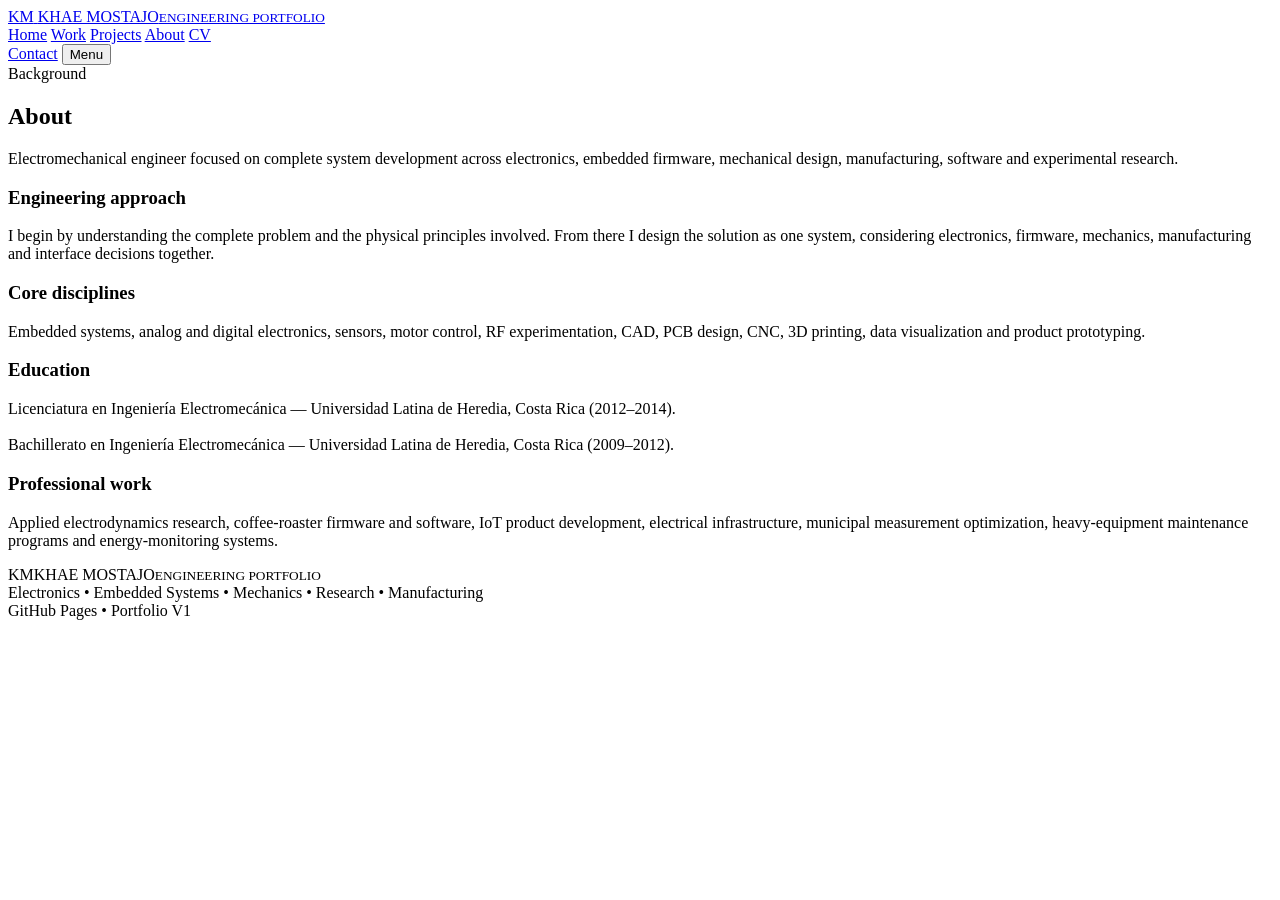
==== about.html @ fa75ae37 "Add files via upload" ====
<!doctype html>
<html lang="en">
<head>
  <meta charset="utf-8">
  <meta name="viewport" content="width=device-width,initial-scale=1">
  <meta name="description" content="Khae Mostajo engineering portfolio — embedded systems, electronics, RF, instrumentation, motors, machines and product development.">
  <title>About — Khae Mostajo</title>
  <link rel="preconnect" href="https://fonts.googleapis.com">
  <link rel="preconnect" href="https://fonts.gstatic.com" crossorigin>
  <link href="https://fonts.googleapis.com/css2?family=Inter:wght@400;500;600;700&display=swap" rel="stylesheet">
  <link rel="stylesheet" href="assets/css/styles.css">
</head>
<body data-page="about">

<header class="site-header">
  <div class="container nav">
    <a class="brand" href="index.html">
      <span class="mark">KM</span>
      <span>KHAE MOSTAJO<small>ENGINEERING PORTFOLIO</small></span>
    </a>
    <nav class="nav-links" id="nav-links">
      <a href="index.html">Home</a>
      <a href="work.html">Work</a>
      <a href="projects.html">Projects</a>
      <a href="about.html">About</a>
      <a href="cv.html">CV</a>
    </nav>
    <div class="nav-actions">
      <a class="btn" href="mailto:your-email@example.com">Contact</a>
      <button class="btn menu-btn" id="menu-btn" type="button">Menu</button>
    </div>
  </div>
</header>


<main>
  <section class="page-hero">
    <div class="container">
      <div class="eyebrow">Background</div>
      <h1>About</h1>
      <p>Electromechanical engineer focused on complete system development across electronics, embedded firmware, mechanical design, manufacturing, software and experimental research.</p>
    </div>
  </section>
  <section class="section">
    <div class="container">
      <div class="detail-grid">
        <div class="info-card">
          <h3>Engineering approach</h3>
          <p>I begin by understanding the complete problem and the physical principles involved. From there I design the solution as one system, considering electronics, firmware, mechanics, manufacturing and interface decisions together.</p>
        </div>
        <div class="info-card">
          <h3>Core disciplines</h3>
          <p>Embedded systems, analog and digital electronics, sensors, motor control, RF experimentation, CAD, PCB design, CNC, 3D printing, data visualization and product prototyping.</p>
        </div>
        <div class="info-card">
          <h3>Education</h3>
          <p>Licenciatura en Ingeniería Electromecánica — Universidad Latina de Heredia, Costa Rica (2012–2014).<br><br>Bachillerato en Ingeniería Electromecánica — Universidad Latina de Heredia, Costa Rica (2009–2012).</p>
        </div>
        <div class="info-card">
          <h3>Professional work</h3>
          <p>Applied electrodynamics research, coffee-roaster firmware and software, IoT product development, electrical infrastructure, municipal measurement optimization, heavy-equipment maintenance programs and energy-monitoring systems.</p>
        </div>
      </div>
    </div>
  </section>
</main>


<footer class="footer">
  <div class="container footer-inner">
    <div class="brand"><span class="mark">KM</span><span>KHAE MOSTAJO<small>ENGINEERING PORTFOLIO</small></span></div>
    <div>Electronics • Embedded Systems • Mechanics • Research • Manufacturing</div>
    <div>GitHub Pages • Portfolio V1</div>
  </div>
</footer>

<script src="assets/js/content.js"></script>
<script src="assets/js/site.js"></script>
</body>
</html>
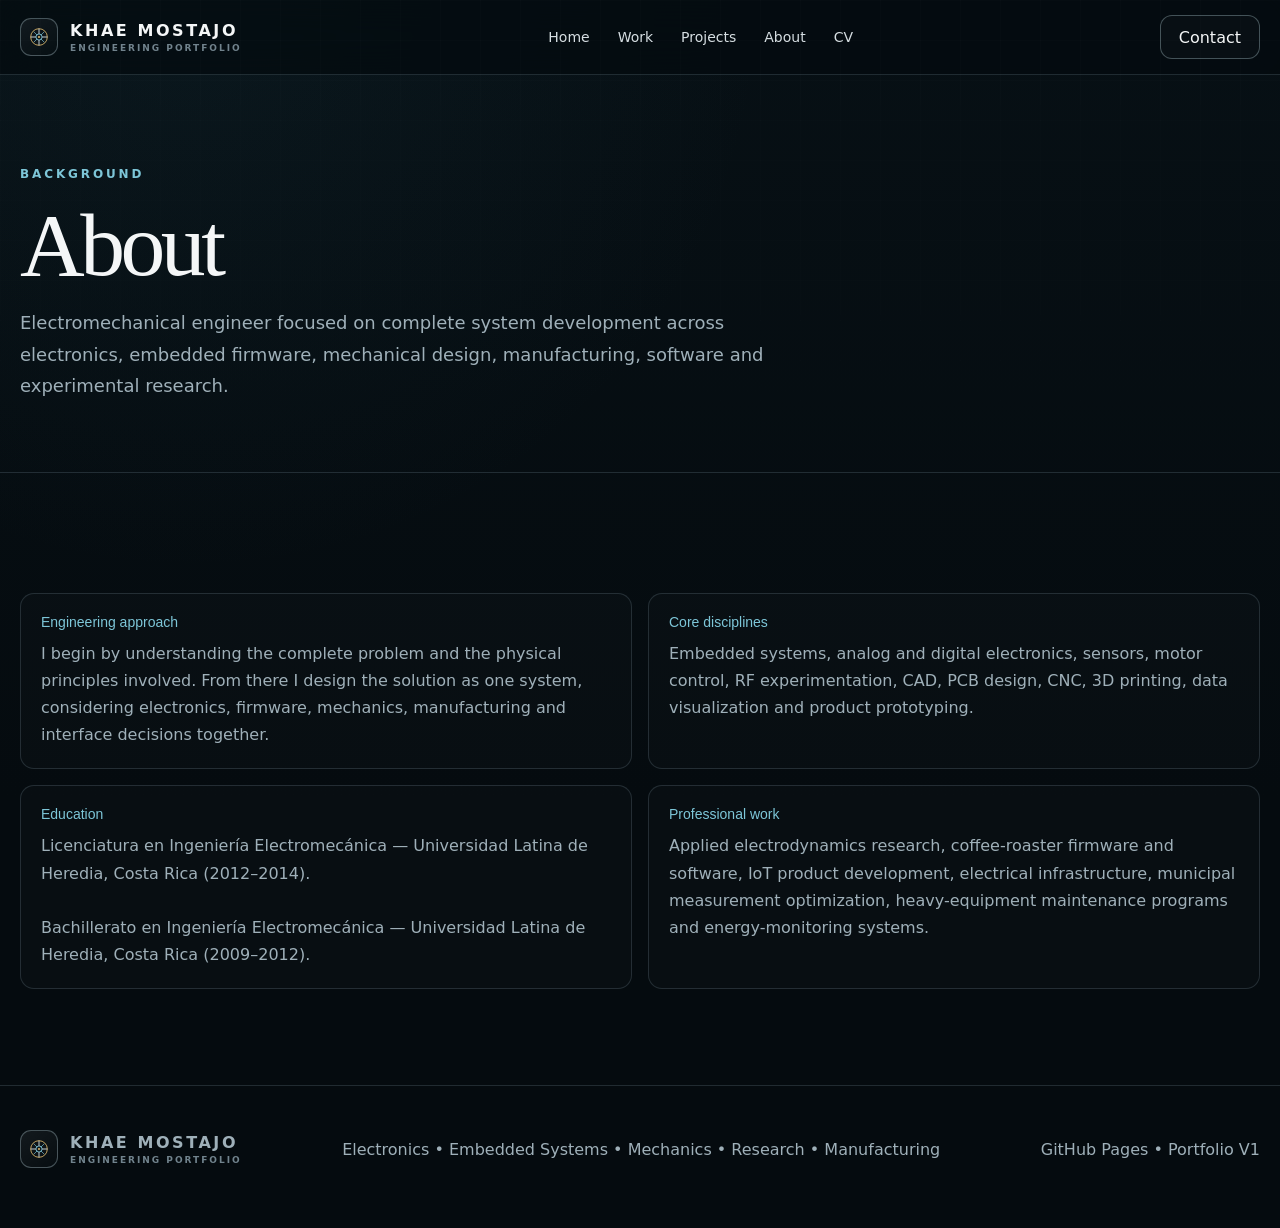
==== commit 0e788d39: "first project" ====
--- a/about.html
+++ b/about.html
@@ -15,7 +15,7 @@
 <header class="site-header">
   <div class="container nav">
     <a class="brand" href="index.html">
-      <span class="mark">KM</span>
+      <span class="mark"><img src="assets/images/motor-logo.svg" alt="Motor diagram logo"></span>
       <span>KHAE MOSTAJO<small>ENGINEERING PORTFOLIO</small></span>
     </a>
     <nav class="nav-links" id="nav-links">
@@ -68,7 +68,7 @@
 
 <footer class="footer">
   <div class="container footer-inner">
-    <div class="brand"><span class="mark">KM</span><span>KHAE MOSTAJO<small>ENGINEERING PORTFOLIO</small></span></div>
+    <div class="brand"><span class="mark"><img src="assets/images/motor-logo.svg" alt="Motor diagram logo"></span><span>KHAE MOSTAJO<small>ENGINEERING PORTFOLIO</small></span></div>
     <div>Electronics • Embedded Systems • Mechanics • Research • Manufacturing</div>
     <div>GitHub Pages • Portfolio V1</div>
   </div>
--- a/assets/css/styles.css
+++ b/assets/css/styles.css
@@ -0,0 +1,222 @@
+
+:root{
+  --bg:#071015;
+  --bg-2:#0a141a;
+  --panel:#0d1a21;
+  --panel-2:#101f27;
+  --line:rgba(163,190,202,.18);
+  --line-strong:rgba(180,205,216,.35);
+  --text:#f4f6f7;
+  --muted:#9fb0b9;
+  --muted-2:#71838d;
+  --accent:#d8b46a;
+  --accent-2:#7dc6d8;
+  --accent-soft:rgba(216,180,106,.12);
+  --radius:18px;
+  --radius-sm:12px;
+  --shadow:0 20px 70px rgba(0,0,0,.34);
+  --max:1480px;
+}
+*{box-sizing:border-box}
+html{scroll-behavior:smooth}
+body{
+  margin:0;
+  background:
+    radial-gradient(circle at 15% 0%, rgba(41,92,108,.10), transparent 35%),
+    linear-gradient(180deg,var(--bg),#050b0f 65%);
+  color:var(--text);
+  font-family:Inter,ui-sans-serif,system-ui,-apple-system,BlinkMacSystemFont,"Segoe UI",sans-serif;
+  -webkit-font-smoothing:antialiased;
+}
+body::before{
+  content:"";
+  position:fixed;inset:0;pointer-events:none;z-index:100;
+  background-image:linear-gradient(rgba(255,255,255,.012) 1px,transparent 1px),linear-gradient(90deg,rgba(255,255,255,.012) 1px,transparent 1px);
+  background-size:40px 40px;
+  mask-image:linear-gradient(to bottom,black,transparent 70%);
+}
+a{color:inherit;text-decoration:none}
+img{display:block;max-width:100%}
+button,input{font:inherit}
+.container{width:min(calc(100% - 40px),var(--max));margin:auto}
+.site-header{
+  position:sticky;top:0;z-index:80;
+  backdrop-filter:blur(20px) saturate(120%);
+  background:rgba(5,11,15,.76);
+  border-bottom:1px solid var(--line);
+}
+.nav{height:74px;display:flex;align-items:center;justify-content:space-between;gap:26px}
+.brand{display:flex;align-items:center;gap:12px;font-weight:700;letter-spacing:.16em}
+.mark{
+  width:38px;height:38px;display:grid;place-items:center;
+  border:1px solid var(--line-strong);border-radius:11px;
+  font-size:13px;letter-spacing:-.05em;
+  background:linear-gradient(145deg,rgba(255,255,255,.06),rgba(255,255,255,.01));
+}
+.brand small{display:block;color:var(--muted-2);font-size:9px;letter-spacing:.22em;margin-top:3px}
+.nav-links{display:flex;align-items:center;gap:28px;color:#d6dee2;font-size:14px}
+.nav-links a{position:relative}
+.nav-links a::after{content:"";position:absolute;left:0;right:100%;bottom:-8px;height:1px;background:var(--accent);transition:.25s}
+.nav-links a:hover::after,.nav-links a.active::after{right:0}
+.nav-actions{display:flex;gap:10px;align-items:center}
+.btn{
+  min-height:44px;display:inline-flex;align-items:center;justify-content:center;gap:10px;
+  padding:0 18px;border-radius:12px;border:1px solid var(--line-strong);
+  color:var(--text);background:rgba(255,255,255,.02);transition:.22s ease;
+}
+.btn:hover{transform:translateY(-1px);border-color:rgba(216,180,106,.55);background:var(--accent-soft)}
+.btn.primary{background:var(--accent);color:#111;border-color:var(--accent);font-weight:700}
+.menu-btn{display:none}
+.hero{
+  min-height:760px;position:relative;overflow:hidden;border-bottom:1px solid var(--line)
+}
+.hero-media{position:absolute;inset:0}
+.hero-media img{width:100%;height:100%;object-fit:cover;object-position:center}
+.hero-media::after{
+  content:"";position:absolute;inset:0;
+  background:
+    linear-gradient(90deg,rgba(5,10,14,.96) 0%,rgba(5,10,14,.82) 28%,rgba(5,10,14,.28) 56%,rgba(5,10,14,.10) 100%),
+    linear-gradient(0deg,rgba(5,10,14,.9),transparent 45%);
+}
+.hero-inner{
+  min-height:760px;position:relative;z-index:2;
+  display:flex;align-items:center;
+}
+.hero-copy{max-width:720px;padding:100px 0}
+.eyebrow{
+  color:var(--accent-2);text-transform:uppercase;letter-spacing:.24em;
+  font-size:12px;font-weight:700;margin-bottom:22px;
+}
+h1,h2,h3{font-family:Georgia,"Times New Roman",serif;font-weight:500}
+h1{font-size:clamp(56px,7vw,112px);line-height:.94;margin:0 0 18px;letter-spacing:-.05em}
+.hero-title-sub{font-size:clamp(24px,2vw,34px);color:#dfe7ea;margin-bottom:26px}
+.hero p{font-size:19px;line-height:1.75;color:#becbd1;max-width:690px}
+.hero-buttons{display:flex;gap:12px;flex-wrap:wrap;margin-top:34px}
+.hero-stats{display:flex;gap:36px;flex-wrap:wrap;margin-top:44px}
+.stat{padding-left:14px;border-left:1px solid var(--line-strong)}
+.stat strong{display:block;font-size:18px}
+.stat span{font-size:12px;color:var(--muted-2);text-transform:uppercase;letter-spacing:.15em}
+.section{padding:96px 0}
+.section-head{display:flex;justify-content:space-between;align-items:end;gap:30px;margin-bottom:34px}
+.section-head h2{margin:0;font-size:clamp(38px,4vw,62px);letter-spacing:-.035em}
+.section-head p{color:var(--muted);max-width:640px;line-height:1.7}
+.link-arrow{color:var(--accent);font-size:13px;text-transform:uppercase;letter-spacing:.14em}
+.domain-grid{display:grid;grid-template-columns:repeat(4,1fr);gap:14px}
+.domain-card,.project-card{
+  position:relative;overflow:hidden;border:1px solid var(--line);
+  background:linear-gradient(180deg,rgba(255,255,255,.035),rgba(255,255,255,.018));
+  border-radius:var(--radius);transition:.25s ease;
+}
+.domain-card:hover,.project-card:hover{transform:translateY(-4px);border-color:rgba(125,198,216,.35);box-shadow:var(--shadow)}
+.domain-visual{
+  aspect-ratio:16/10;position:relative;overflow:hidden;background:
+  radial-gradient(circle at 70% 30%,rgba(125,198,216,.12),transparent 30%),
+  linear-gradient(145deg,#13242d,#071015 70%);
+}
+.domain-visual::before,
+.domain-visual::after{
+  content:"";position:absolute;border:1px solid rgba(125,198,216,.32);border-radius:50%;
+  inset:18% 24%;transform:rotate(14deg)
+}
+.domain-visual::after{inset:30% 10%;transform:rotate(-22deg);border-color:rgba(216,180,106,.28)}
+.domain-code{
+  position:absolute;left:18px;top:16px;font-family:ui-monospace,monospace;
+  font-size:11px;letter-spacing:.15em;color:rgba(255,255,255,.55)
+}
+.card-body{padding:20px}
+.card-kicker{font-size:11px;color:var(--accent-2);text-transform:uppercase;letter-spacing:.14em}
+.card-body h3{font-family:Inter,system-ui,sans-serif;font-size:19px;font-weight:650;margin:8px 0 10px}
+.card-body p{color:var(--muted);font-size:14px;line-height:1.6;margin:0}
+.project-grid{display:grid;grid-template-columns:repeat(3,1fr);gap:16px}
+.project-media{
+  aspect-ratio:16/9;background:
+    radial-gradient(circle at 25% 25%,rgba(216,180,106,.13),transparent 28%),
+    linear-gradient(135deg,#14252d,#0b1419);
+  border-bottom:1px solid var(--line);
+  position:relative;overflow:hidden;
+}
+.project-media::before{
+  content:"";position:absolute;left:12%;right:12%;top:48%;height:1px;background:linear-gradient(90deg,transparent,var(--accent-2),transparent);
+  box-shadow:0 0 24px rgba(125,198,216,.4)
+}
+.tags{display:flex;gap:7px;flex-wrap:wrap;margin-top:14px}
+.tag{font-size:11px;color:#bfcbd0;border:1px solid var(--line);border-radius:999px;padding:6px 9px;background:rgba(255,255,255,.02)}
+.manifesto{
+  border-top:1px solid var(--line);border-bottom:1px solid var(--line);
+  background:linear-gradient(90deg,rgba(216,180,106,.05),rgba(125,198,216,.035));
+}
+.manifesto-inner{padding:78px 0;display:grid;grid-template-columns:.9fr 1.1fr;gap:80px;align-items:start}
+.manifesto h2{font-size:48px;margin:0}
+.manifesto p{color:#c2ced3;font-size:19px;line-height:1.8;margin:0}
+.footer{padding:44px 0 60px;color:var(--muted);border-top:1px solid var(--line)}
+.footer-inner{display:flex;justify-content:space-between;gap:30px;align-items:center;flex-wrap:wrap}
+.page-hero{padding:92px 0 52px;border-bottom:1px solid var(--line)}
+.page-hero h1{font-size:clamp(52px,7vw,94px);margin-bottom:20px}
+.page-hero p{max-width:760px;color:var(--muted);font-size:18px;line-height:1.75}
+.toolbar{
+  display:flex;gap:10px;align-items:center;flex-wrap:wrap;margin-bottom:28px
+}
+.search{
+  flex:1;min-width:260px;background:rgba(255,255,255,.02);border:1px solid var(--line);
+  color:var(--text);padding:13px 14px;border-radius:12px;outline:none
+}
+.search:focus{border-color:rgba(125,198,216,.45)}
+.filter-btn{
+  background:rgba(255,255,255,.02);color:#c8d2d7;border:1px solid var(--line);
+  padding:10px 13px;border-radius:999px;cursor:pointer
+}
+.filter-btn.active{background:var(--accent-soft);border-color:rgba(216,180,106,.45);color:#f4dca8}
+.domain-layout,.project-layout{display:grid;grid-template-columns:250px 1fr;gap:34px}
+.side-nav{position:sticky;top:104px;align-self:start;border-right:1px solid var(--line);padding-right:24px}
+.side-nav a{display:block;padding:10px 0;color:var(--muted);font-size:14px}
+.side-nav a:hover,.side-nav a.active{color:var(--text)}
+.detail-panel{
+  border:1px solid var(--line);border-radius:var(--radius);overflow:hidden;
+  background:rgba(255,255,255,.018)
+}
+.detail-visual{
+  min-height:420px;background:
+    radial-gradient(circle at 70% 20%,rgba(125,198,216,.12),transparent 30%),
+    radial-gradient(circle at 30% 50%,rgba(216,180,106,.09),transparent 25%),
+    linear-gradient(135deg,#12212a,#071015);
+  display:grid;place-items:center;position:relative
+}
+.detail-visual .sig{font-family:ui-monospace,monospace;font-size:14px;color:rgba(255,255,255,.45);letter-spacing:.18em}
+.detail-content{padding:30px}
+.detail-grid{display:grid;grid-template-columns:1fr 1fr;gap:16px;margin-top:24px}
+.info-card{border:1px solid var(--line);border-radius:14px;padding:20px;background:rgba(255,255,255,.015)}
+.info-card h3{font-family:Inter,sans-serif;font-size:14px;margin:0 0 10px;color:var(--accent-2)}
+.info-card p{color:var(--muted);line-height:1.7;margin:0}
+.breadcrumbs{color:var(--muted-2);font-size:13px;margin-bottom:18px}
+.status{display:inline-flex;align-items:center;gap:8px;border:1px solid var(--line);padding:8px 10px;border-radius:999px;color:#c9d4d9;font-size:12px}
+.status::before{content:"";width:7px;height:7px;border-radius:50%;background:var(--accent)}
+.mobile-panel{display:none}
+@media(max-width:1100px){
+  .domain-grid{grid-template-columns:repeat(3,1fr)}
+  .project-grid{grid-template-columns:repeat(2,1fr)}
+  .nav-links{display:none}
+  .menu-btn{display:inline-flex}
+}
+@media(max-width:780px){
+  .container{width:min(calc(100% - 24px),var(--max))}
+  .hero,.hero-inner{min-height:720px}
+  .hero-copy{padding:80px 0}
+  .hero-media::after{background:linear-gradient(0deg,rgba(5,10,14,.96),rgba(5,10,14,.36) 75%)}
+  h1{font-size:58px}
+  .domain-grid,.project-grid{grid-template-columns:1fr 1fr}
+  .manifesto-inner{grid-template-columns:1fr;gap:24px}
+  .section{padding:68px 0}
+  .domain-layout,.project-layout{grid-template-columns:1fr}
+  .side-nav{display:none}
+  .detail-grid{grid-template-columns:1fr}
+  .mobile-panel{display:block}
+}
+@media(max-width:520px){
+  .domain-grid,.project-grid{grid-template-columns:1fr}
+  .hero p{font-size:17px}
+  .nav-actions .btn{display:none}
+  .section-head{align-items:start;flex-direction:column}
+  .hero-stats{gap:20px}
+}
+
+.mark img{width:28px;height:28px;object-fit:contain}.domain-visual img,.project-media img{width:100%;height:100%;object-fit:cover}.domain-code{z-index:2;text-shadow:0 1px 12px #000}.domain-page-hero{position:relative;overflow:hidden;min-height:420px;display:flex;align-items:end}.page-hero-cover{position:absolute;inset:0;width:100%;height:100%;object-fit:cover;opacity:.48}.domain-page-hero::after{content:"";position:absolute;inset:0;background:linear-gradient(90deg,rgba(5,11,15,.96),rgba(5,11,15,.55) 58%,rgba(5,11,15,.25)),linear-gradient(0deg,#050b0f,transparent 65%)}.page-hero-content{position:relative;z-index:2}.project-hero-media{min-height:0;aspect-ratio:1103/617}.project-hero-media img{width:100%;height:100%;object-fit:cover}.project-media-section{margin-top:34px}.project-media-section h2{font-size:36px;margin:0 0 20px}.project-gallery{display:grid;gap:24px}.media-item{margin:0}.media-frame{aspect-ratio:1103/617;border:1px solid var(--line);border-radius:14px;overflow:hidden;background:#081117;position:relative}.media-frame img{width:100%;height:100%;object-fit:cover}.media-placeholder{display:none;position:absolute;inset:0;place-items:center;align-content:center;gap:10px;text-align:center;color:var(--muted);background:radial-gradient(circle at center,rgba(125,198,216,.1),transparent 35%),#081117}.media-placeholder strong{color:var(--accent);font-size:24px}.media-placeholder span{font-family:ui-monospace,monospace;font-size:12px}.media-item figcaption{padding:12px 2px 0;color:var(--muted);line-height:1.6;font-size:14px}.media-item figcaption strong{color:var(--accent-2);margin-right:7px}
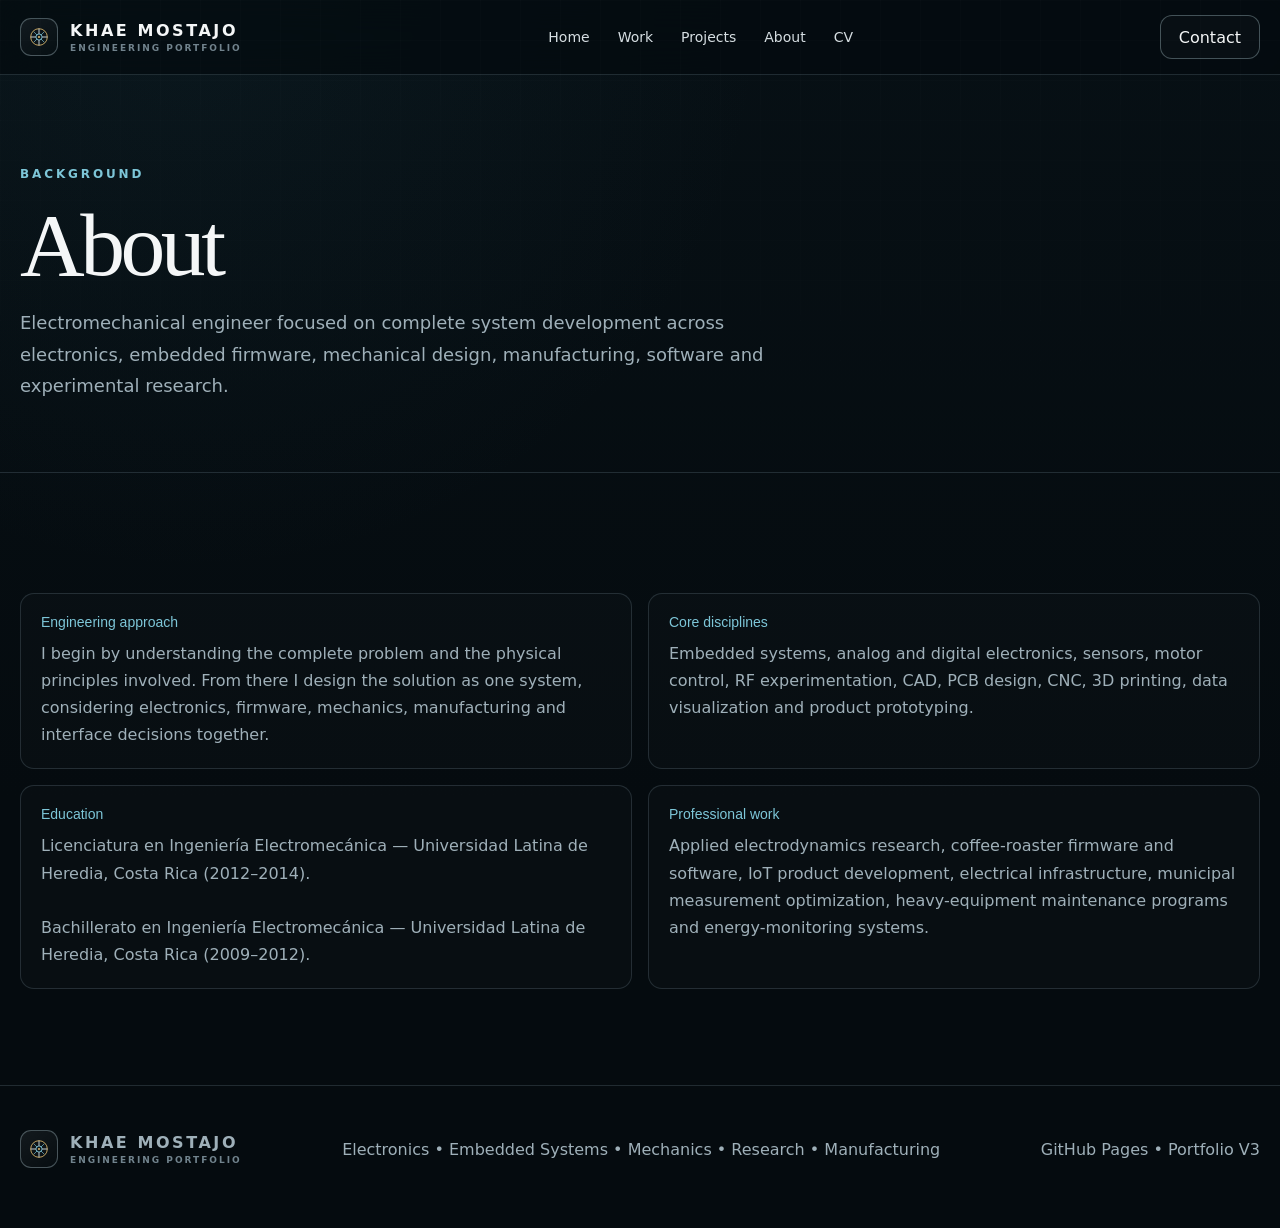
==== commit 0e898688: "mew" ====
--- a/about.html
+++ b/about.html
@@ -70,7 +70,7 @@
   <div class="container footer-inner">
     <div class="brand"><span class="mark"><img src="assets/images/motor-logo.svg" alt="Motor diagram logo"></span><span>KHAE MOSTAJO<small>ENGINEERING PORTFOLIO</small></span></div>
     <div>Electronics • Embedded Systems • Mechanics • Research • Manufacturing</div>
-    <div>GitHub Pages • Portfolio V1</div>
+    <div>GitHub Pages • Portfolio V3</div>
   </div>
 </footer>
 
--- a/assets/css/styles.css
+++ b/assets/css/styles.css
@@ -220,3 +220,18 @@
 }
 
 .mark img{width:28px;height:28px;object-fit:contain}.domain-visual img,.project-media img{width:100%;height:100%;object-fit:cover}.domain-code{z-index:2;text-shadow:0 1px 12px #000}.domain-page-hero{position:relative;overflow:hidden;min-height:420px;display:flex;align-items:end}.page-hero-cover{position:absolute;inset:0;width:100%;height:100%;object-fit:cover;opacity:.48}.domain-page-hero::after{content:"";position:absolute;inset:0;background:linear-gradient(90deg,rgba(5,11,15,.96),rgba(5,11,15,.55) 58%,rgba(5,11,15,.25)),linear-gradient(0deg,#050b0f,transparent 65%)}.page-hero-content{position:relative;z-index:2}.project-hero-media{min-height:0;aspect-ratio:1103/617}.project-hero-media img{width:100%;height:100%;object-fit:cover}.project-media-section{margin-top:34px}.project-media-section h2{font-size:36px;margin:0 0 20px}.project-gallery{display:grid;gap:24px}.media-item{margin:0}.media-frame{aspect-ratio:1103/617;border:1px solid var(--line);border-radius:14px;overflow:hidden;background:#081117;position:relative}.media-frame img{width:100%;height:100%;object-fit:cover}.media-placeholder{display:none;position:absolute;inset:0;place-items:center;align-content:center;gap:10px;text-align:center;color:var(--muted);background:radial-gradient(circle at center,rgba(125,198,216,.1),transparent 35%),#081117}.media-placeholder strong{color:var(--accent);font-size:24px}.media-placeholder span{font-family:ui-monospace,monospace;font-size:12px}.media-item figcaption{padding:12px 2px 0;color:var(--muted);line-height:1.6;font-size:14px}.media-item figcaption strong{color:var(--accent-2);margin-right:7px}
+
+/* V3 — document-style project pages */
+.project-document-section{padding-top:54px}
+.project-document-wrap{max-width:1050px}
+.project-document{max-width:900px;margin:0 auto}
+.project-document h1{font-size:clamp(42px,5vw,68px);margin:8px 0 24px;letter-spacing:-.035em}
+.project-document h2{font-size:28px;margin:38px 0 12px}
+.project-document p{font-size:16px;line-height:1.72;color:#d8e0e4;margin:0 0 24px}
+.project-cover{width:100%;aspect-ratio:1103/617;overflow:hidden;border:1px solid var(--line);border-radius:10px;margin:0 0 30px;background:#071015}
+.project-cover img{width:100%;height:100%;object-fit:cover;display:block}
+.document-figure{width:60%;margin:30px auto 34px;text-align:center}
+.document-figure img{display:block;width:100%;aspect-ratio:1103/617;object-fit:cover;border-radius:5px;border:1px solid var(--line)}
+.document-figure figcaption{font-weight:700;color:#fff;font-size:13px;margin-top:9px}
+.continue-project{padding-top:4px;color:#fff!important}
+@media(max-width:780px){.document-figure{width:100%}.project-document-section{padding-top:34px}.project-document p{font-size:15px}.project-cover{margin-bottom:24px}}
